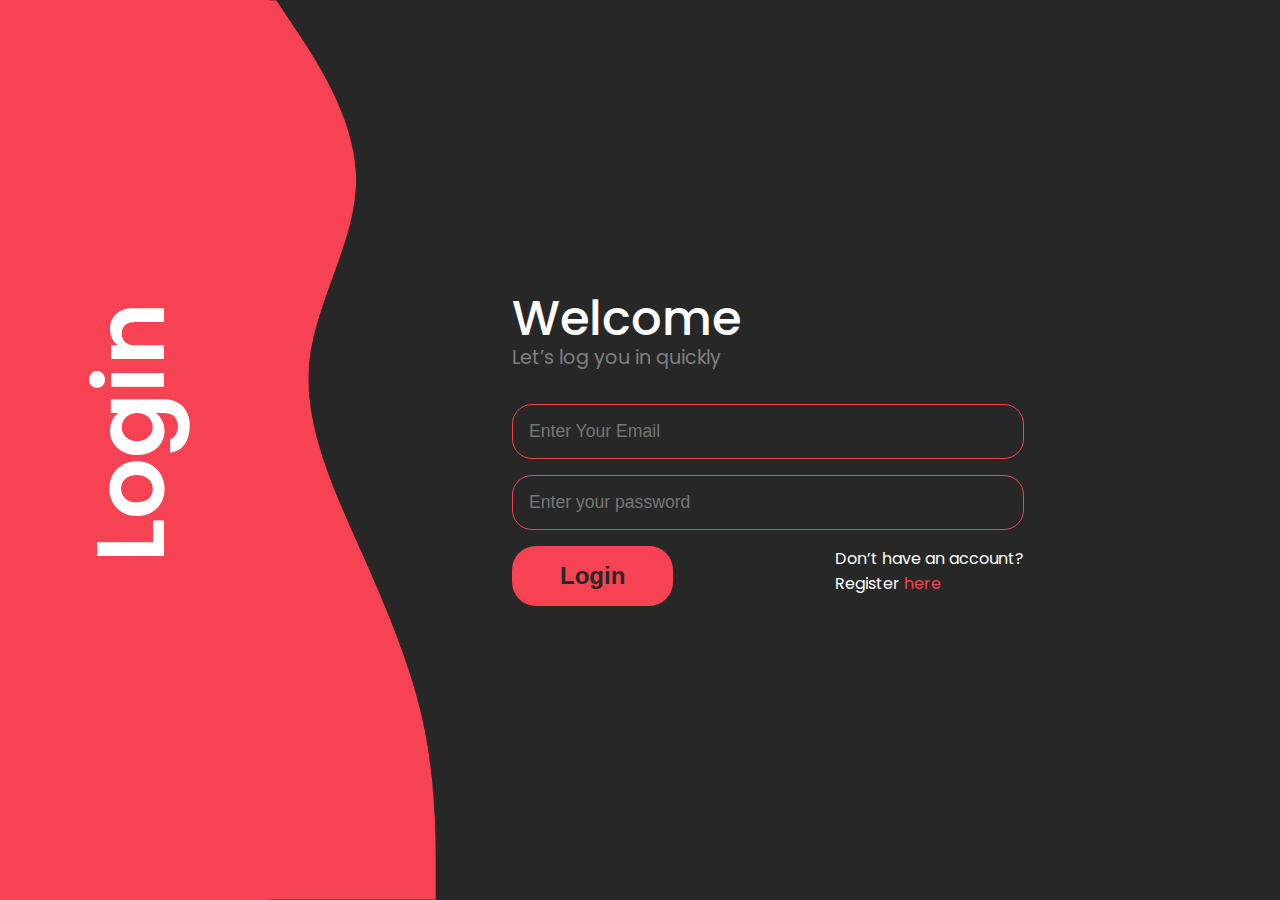
==== index.html @ 38f029e6 "feat: Initial commit" ====
<!DOCTYPE html>
<html lang="en">

<head>
    <meta charset="UTF-8">
    <meta http-equiv="X-UA-Compatible" content="IE=edge">
    <meta name="viewport" content="width=device-width, initial-scale=1.0">
    <title>Daily Blogs</title>
    <!-- Stylesheet -->
    <link rel="stylesheet" href="/src/styles/index.css">
</head>

<body>
    <div>
        <div class="heading">
            <h1>Login</h1>
        </div>
        <img class="waves" src="/src/images/waves.png" alt="Waves">
        <div class="form">
            <div class="greeting">
                <h2>Welcome</h2>
                Let’s log you in quickly
            </div>
            <form action="login.php" method="POST">
                <input type="email" name="Email" placeholder="Enter Your Email" required>
                <input type="password" name="password" placeholder="Enter your password" required>
                <button type="submit" class="btn">Login</button>
                <div class="option">
                    Don’t have an account?
                    <br>
                    Register
                    <a href="/src/pages/register.html">here</a>
                </div>
            </form>
        </div>
</body>

</html>
---- src/styles/index.css ----
@import url('https://fonts.googleapis.com/css2?family=Poppins:ital,wght@0,100;0,200;0,300;0,400;0,500;0,600;0,700;0,800;0,900;1,100;1,200;1,300;1,400;1,500;1,600;1,700;1,800;1,900&display=swap');

:root {
    --bg: #272727;
    --accent: #F64253
}

* {
    padding: 0;
    margin: 0;
    box-sizing: border-box;
}

body {
    background-color: var(--bg);
    color: white;
    font-family: 'Poppins', sans-serif;
    height: 100vh;
    width: 100vw;
    overflow: hidden;
}

.heading {
    height: 100vh;
    width: 21vw;
    text-align: center;
    position: absolute;
    font-size: 3rem;
    background-color: var(--accent);
}

.heading h1 {
    font-weight: 600;
    position: absolute;
    transform: rotate(-90deg);
    top: 40%;
}

.waves {
    position: absolute;
    z-index: -1;
    height: 100vh;
    margin-left: 20vw;
}

.form {
    height: 100vh;
    width: 40vw;
    display: flex;
    flex-direction: column;
    justify-content: center;
    margin-left: 40vw;
    font-size: 1rem;
}

.greeting {
    font-size: 1.2rem;
    margin-bottom: 1rem;
    color: gray;
}

.greeting h2 {
    font-weight: 500;
    font-size: 3rem;
    color: white;
    margin-bottom: 0;
    line-height: 3rem;
}

input {
    display: block;
    width: 100%;
    font-size: 1.1rem;
    margin: 1rem 0;
    padding: 1rem 1rem;
    background-color: transparent;
    border: none;
    border: 1px solid var(--accent);
    border-radius: 20px;
    color: white;
}

input:focus {
    outline: none;
}

.btn {
    display: inline-block;
    font-weight: 600;
    font-size: 1.5rem;
    padding: 1rem 3rem;
    background-color: var(--accent);
    border: none;
    color: var(--bg);
    border-radius: 1.5rem;
    transition: all 0.5s ease;
    cursor: pointer;
}

.btn:hover {
    border-radius: 1rem;
    transform: scale(1.05);
}

.option {
    float: right;
}

.option a {
    text-decoration: none;
    color: var(--accent);
}

@media only screen and (max-width: 992px) {
    .form {
        width: 50vw;
    }
}

@media only screen and (max-width : 720px) {
    .heading {
        position: relative;
        text-align: center;
        width: 100vw;
        height: 0;
    }

    .heading h1 {
        transform: rotate(0);
        position: relative;
        font-size: 2.5rem;
        margin: 1rem auto;
    }

    .waves {
        position: absolute;
        z-index: -1;
        top: 40%;
        transform: rotate(-90deg);
    }

    .form {
        display: flex;
        text-align: center;
        align-items: center;
        margin: 0;
        width: 90vw;
    }

    .btn {
        display: block;
    }
}
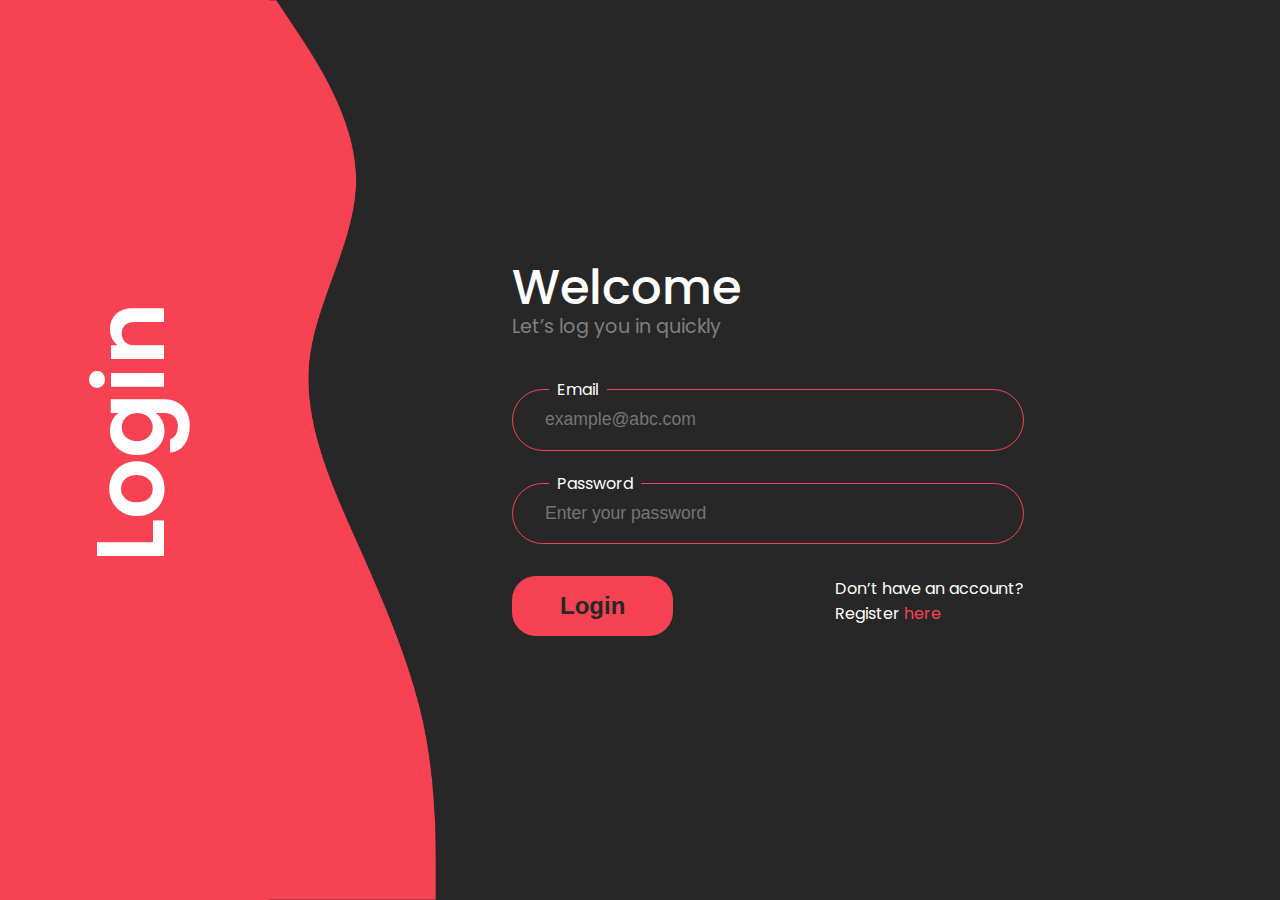
==== commit 7687f0cc: "feat: new design" ====
--- a/index.html
+++ b/index.html
@@ -8,6 +8,10 @@
     <title>Daily Blogs</title>
     <!-- Stylesheet -->
     <link rel="stylesheet" href="/src/styles/index.css">
+    <!-- Font Awesome -->
+    <link rel="stylesheet" href="https://cdnjs.cloudflare.com/ajax/libs/font-awesome/6.2.1/css/all.min.css"
+        integrity="sha512-MV7K8+y+gLIBoVD59lQIYicR65iaqukzvf/nwasF0nqhPay5w/9lJmVM2hMDcnK1OnMGCdVK+iQrJ7lzPJQd1w=="
+        crossorigin="anonymous" referrerpolicy="no-referrer" />
 </head>
 
 <body>
@@ -22,8 +26,16 @@
                 Let’s log you in quickly
             </div>
             <form action="login.php" method="POST">
-                <input type="email" name="Email" placeholder="Enter Your Email" required>
-                <input type="password" name="password" placeholder="Enter your password" required>
+                <div class="input-feild">
+                    <i class="fa-regular fa-envelope fa-lg"></i>
+                    <label for="email" class="form__label">Email</label>
+                    <input type="email" name="Email" placeholder="example@abc.com" required>
+                </div>
+                <div class="input-feild">
+                    <i class="fa-solid fa-lock fa-lg"></i>
+                    <label for="password" class="form__label">Password</label>
+                    <input type="password" name="password" placeholder="Enter your password" required>
+                </div>
                 <button type="submit" class="btn">Login</button>
                 <div class="option">
                     Don’t have an account?
--- a/src/styles/index.css
+++ b/src/styles/index.css
@@ -44,6 +44,7 @@
 }
 
 .form {
+    position: absolute;
     height: 100vh;
     width: 40vw;
     display: flex;
@@ -67,16 +68,33 @@
     line-height: 3rem;
 }
 
+.input-feild {
+    background-color: #272727;
+    border: solid var(--accent) 1px;
+    margin: 2rem auto;
+    border-radius: 2rem;
+    padding: 0 1rem;
+}
+
+.input-feild label {
+    position: absolute;
+    left: 2.3rem;
+    margin-top: -0.8rem;
+    background: var(--bg);
+    padding: 0 0.5rem;
+}
+
+.input-feild i{
+    padding: 1.2rem 0;
+}
+
 input {
-    display: block;
-    width: 100%;
+    display: inline-block;
+    width: 90%;
+    border: none;
     font-size: 1.1rem;
-    margin: 1rem 0;
-    padding: 1rem 1rem;
+    padding: 1.2rem 1rem;
     background-color: transparent;
-    border: none;
-    border: 1px solid var(--accent);
-    border-radius: 20px;
     color: white;
 }
 
